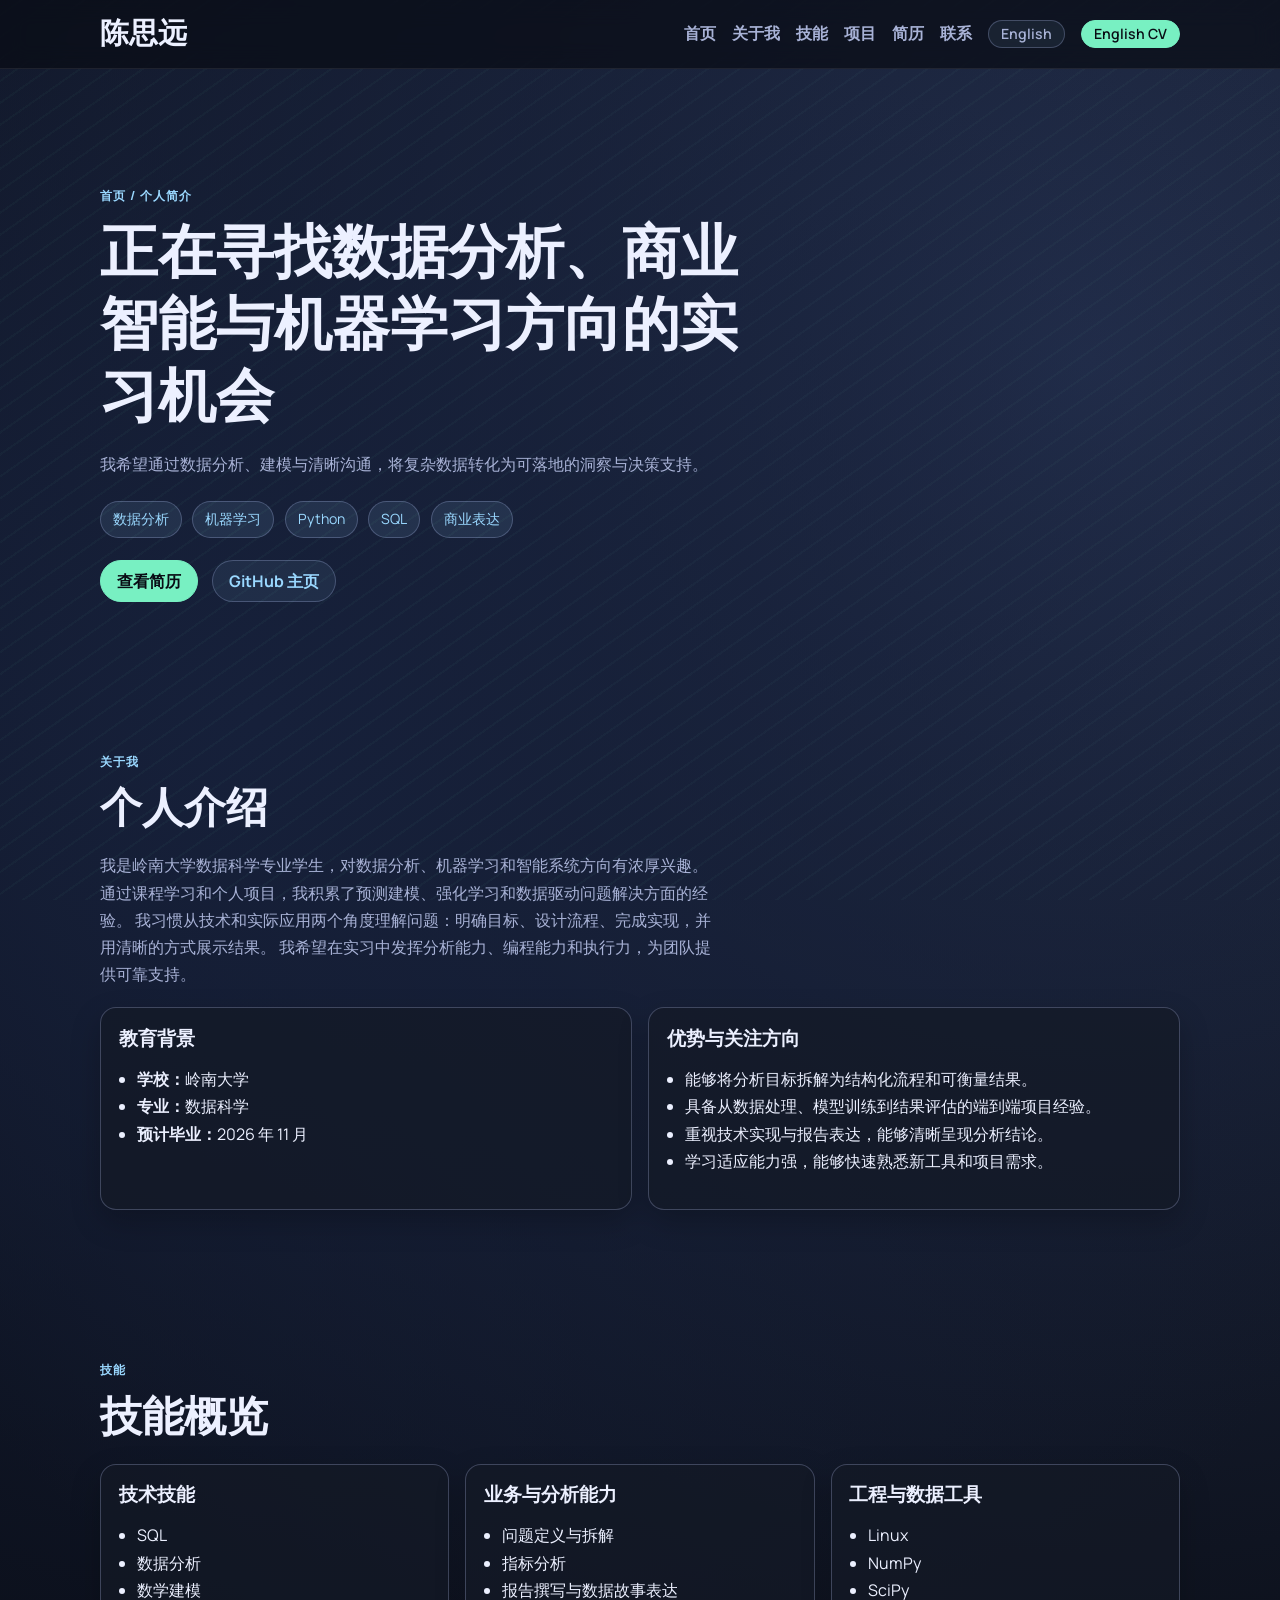
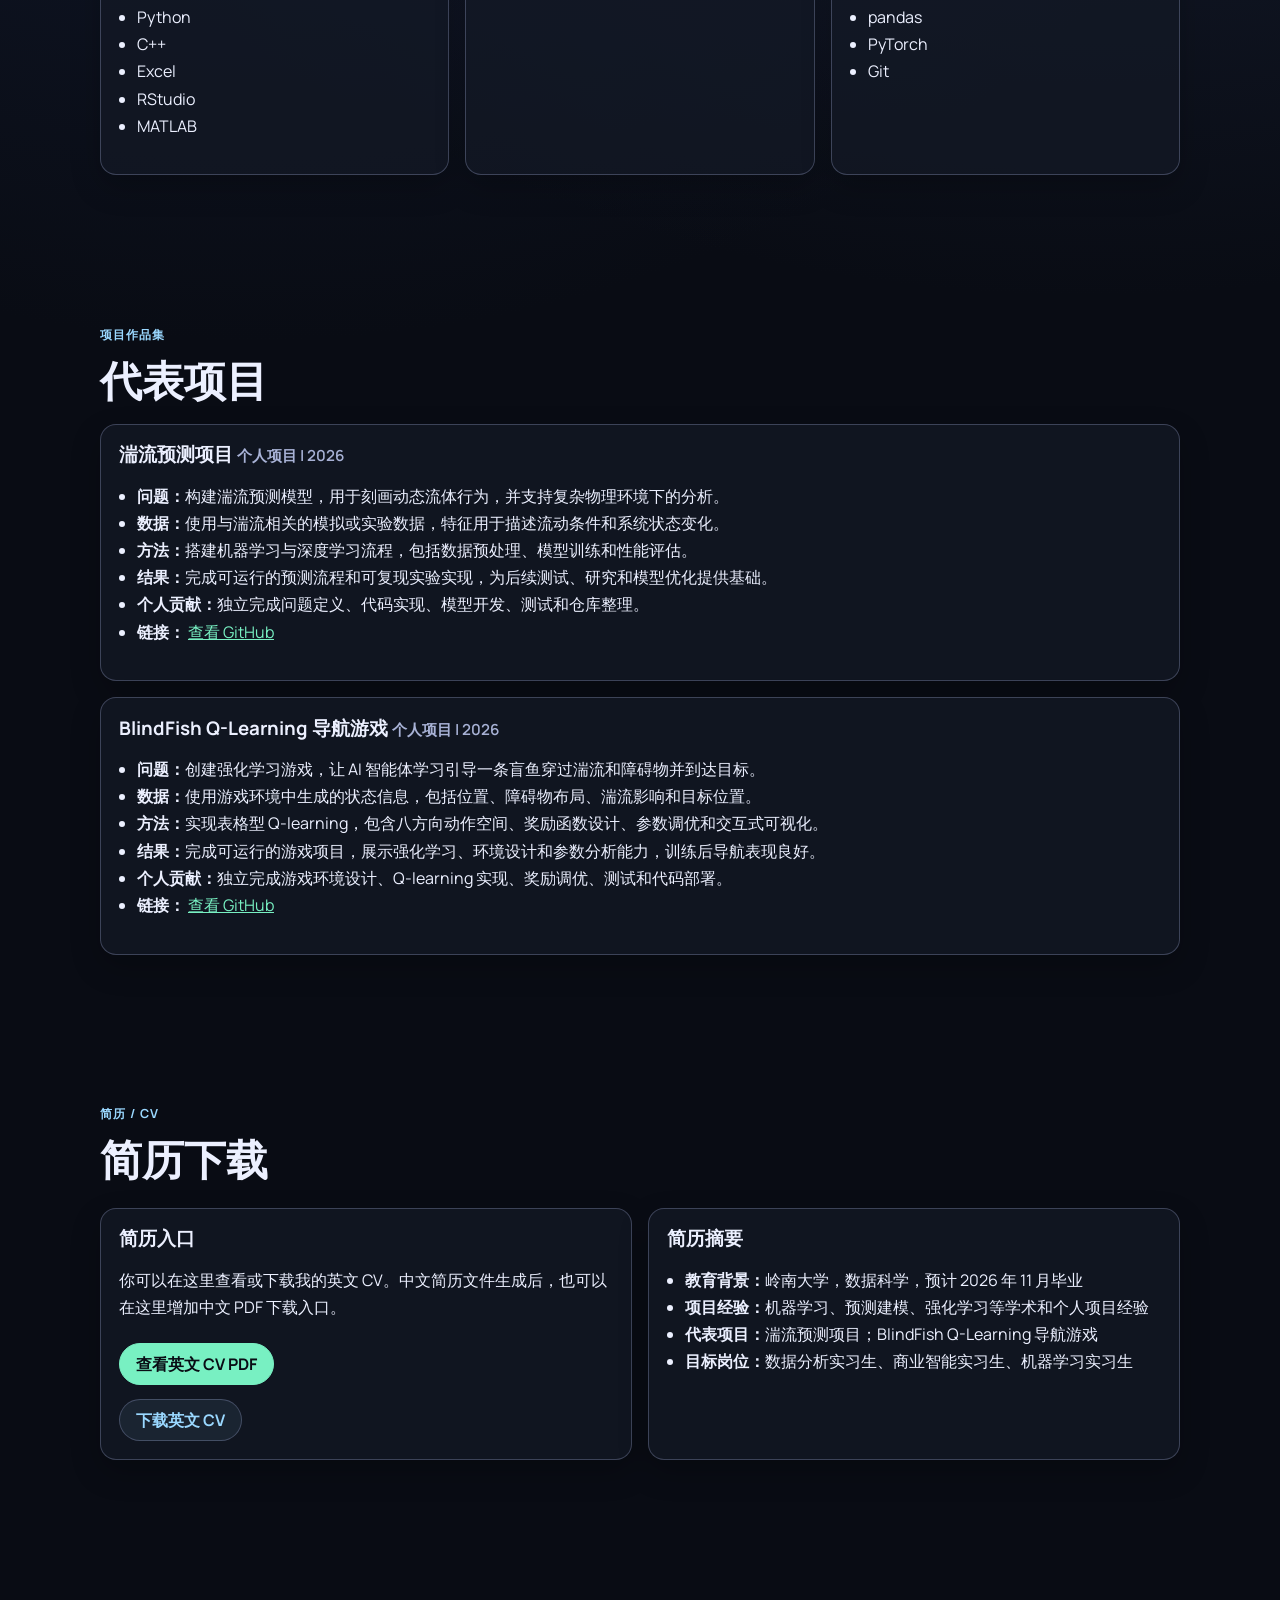
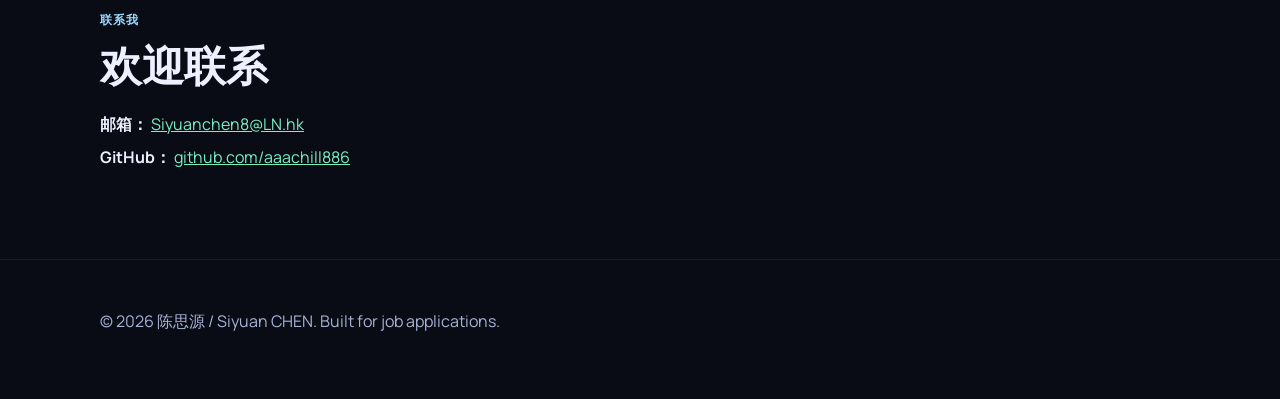
==== zh.html @ 26fbac5e "Add files via upload" ====
<!DOCTYPE html>
<html lang="zh-CN">
<head>
  <meta charset="UTF-8" />
  <meta name="viewport" content="width=device-width, initial-scale=1.0" />

  <title>求职作品集 | 陈思远</title>

  <link rel="preconnect" href="https://fonts.googleapis.com" />
  <link rel="preconnect" href="https://fonts.gstatic.com" crossorigin />
  <link
    href="https://fonts.googleapis.com/css2?family=Cormorant+Garamond:wght@600;700&family=Manrope:wght@400;600;700&display=swap"
    rel="stylesheet"
  />

  <link rel="stylesheet" href="styles.css" />
</head>

<body>
  <div class="background-glow"></div>

  <header class="site-header">
    <nav class="nav container">
      <a class="brand" href="#home">陈思远</a>

      <ul class="nav-links">
        <li><a href="#home">首页</a></li>
        <li><a href="#about">关于我</a></li>
        <li><a href="#skills">技能</a></li>
        <li><a href="#projects">项目</a></li>
        <li><a href="#resume">简历</a></li>
        <li><a href="#contact">联系</a></li>
        <li><a class="lang-switch" href="index.html">English</a></li>
        <li>
          <a class="cv-download" href="CV_CHEN%20Siyuan.pdf" download>
            English CV
          </a>
        </li>
      </ul>
    </nav>
  </header>

  <main>
    <section id="home" class="section hero">
      <div class="container">
        <p class="eyebrow">首页 / 个人简介</p>

        <h1>
          正在寻找数据分析、商业智能与机器学习方向的实习机会
        </h1>

        <p class="subtitle">
          我希望通过数据分析、建模与清晰沟通，将复杂数据转化为可落地的洞察与决策支持。
        </p>

        <div class="tag-list">
          <span class="tag">数据分析</span>
          <span class="tag">机器学习</span>
          <span class="tag">Python</span>
          <span class="tag">SQL</span>
          <span class="tag">商业表达</span>
        </div>

        <div class="hero-actions">
          <a class="button-primary" href="#resume">查看简历</a>
          <a
            class="button-secondary"
            href="https://github.com/aaachill886"
            target="_blank"
            rel="noopener noreferrer"
          >
            GitHub 主页
          </a>
        </div>
      </div>
    </section>

    <section id="about" class="section">
      <div class="container">
        <p class="eyebrow">关于我</p>
        <h2>个人介绍</h2>

        <p class="subtitle">
          我是岭南大学数据科学专业学生，对数据分析、机器学习和智能系统方向有浓厚兴趣。
          通过课程学习和个人项目，我积累了预测建模、强化学习和数据驱动问题解决方面的经验。
          我习惯从技术和实际应用两个角度理解问题：明确目标、设计流程、完成实现，并用清晰的方式展示结果。
          我希望在实习中发挥分析能力、编程能力和执行力，为团队提供可靠支持。
        </p>

        <div class="grid two-col">
          <div class="card">
            <h3>教育背景</h3>
            <ul>
              <li><strong>学校：</strong>岭南大学</li>
              <li><strong>专业：</strong>数据科学</li>
              <li><strong>预计毕业：</strong>2026 年 11 月</li>
            </ul>
          </div>

          <div class="card">
            <h3>优势与关注方向</h3>
            <ul>
              <li>能够将分析目标拆解为结构化流程和可衡量结果。</li>
              <li>具备从数据处理、模型训练到结果评估的端到端项目经验。</li>
              <li>重视技术实现与报告表达，能够清晰呈现分析结论。</li>
              <li>学习适应能力强，能够快速熟悉新工具和项目需求。</li>
            </ul>
          </div>
        </div>
      </div>
    </section>

    <section id="skills" class="section">
      <div class="container">
        <p class="eyebrow">技能</p>
        <h2>技能概览</h2>

        <div class="grid three-col">
          <div class="card">
            <h3>技术技能</h3>
            <ul>
              <li>SQL</li>
              <li>数据分析</li>
              <li>数学建模</li>
              <li>Python</li>
              <li>C++</li>
              <li>Excel</li>
              <li>RStudio</li>
              <li>MATLAB</li>
            </ul>
          </div>

          <div class="card">
            <h3>业务与分析能力</h3>
            <ul>
              <li>问题定义与拆解</li>
              <li>指标分析</li>
              <li>报告撰写与数据故事表达</li>
            </ul>
          </div>

          <div class="card">
            <h3>工程与数据工具</h3>
            <ul>
              <li>Linux</li>
              <li>NumPy</li>
              <li>SciPy</li>
              <li>pandas</li>
              <li>PyTorch</li>
              <li>Git</li>
            </ul>
          </div>
        </div>
      </div>
    </section>

    <section id="projects" class="section">
      <div class="container">
        <p class="eyebrow">项目作品集</p>
        <h2>代表项目</h2>

        <div class="project-list">
          <article class="project-card">
            <h3>
              湍流预测项目
              <span>个人项目 | 2026</span>
            </h3>

            <ul>
              <li><strong>问题：</strong>构建湍流预测模型，用于刻画动态流体行为，并支持复杂物理环境下的分析。</li>
              <li><strong>数据：</strong>使用与湍流相关的模拟或实验数据，特征用于描述流动条件和系统状态变化。</li>
              <li><strong>方法：</strong>搭建机器学习与深度学习流程，包括数据预处理、模型训练和性能评估。</li>
              <li><strong>结果：</strong>完成可运行的预测流程和可复现实验实现，为后续测试、研究和模型优化提供基础。</li>
              <li><strong>个人贡献：</strong>独立完成问题定义、代码实现、模型开发、测试和仓库整理。</li>
              <li>
                <strong>链接：</strong>
                <a href="https://github.com/aaachill886" target="_blank" rel="noopener noreferrer">
                  查看 GitHub
                </a>
              </li>
            </ul>
          </article>

          <article class="project-card">
            <h3>
              BlindFish Q-Learning 导航游戏
              <span>个人项目 | 2026</span>
            </h3>

            <ul>
              <li><strong>问题：</strong>创建强化学习游戏，让 AI 智能体学习引导一条盲鱼穿过湍流和障碍物并到达目标。</li>
              <li><strong>数据：</strong>使用游戏环境中生成的状态信息，包括位置、障碍物布局、湍流影响和目标位置。</li>
              <li><strong>方法：</strong>实现表格型 Q-learning，包含八方向动作空间、奖励函数设计、参数调优和交互式可视化。</li>
              <li><strong>结果：</strong>完成可运行的游戏项目，展示强化学习、环境设计和参数分析能力，训练后导航表现良好。</li>
              <li><strong>个人贡献：</strong>独立完成游戏环境设计、Q-learning 实现、奖励调优、测试和代码部署。</li>
              <li>
                <strong>链接：</strong>
                <a href="https://github.com/aaachill886" target="_blank" rel="noopener noreferrer">
                  查看 GitHub
                </a>
              </li>
            </ul>
          </article>
        </div>
      </div>
    </section>

    <section id="resume" class="section">
      <div class="container">
        <p class="eyebrow">简历 / CV</p>
        <h2>简历下载</h2>

        <div class="grid two-col">
          <div class="card">
            <h3>简历入口</h3>
            <p>你可以在这里查看或下载我的英文 CV。中文简历文件生成后，也可以在这里增加中文 PDF 下载入口。</p>

            <div class="resume-actions">
              <a
                class="button-primary"
                href="CV_CHEN%20Siyuan.pdf"
                target="_blank"
                rel="noopener noreferrer"
              >
                查看英文 CV PDF
              </a>

              <a
                class="button-secondary"
                href="CV_CHEN%20Siyuan.pdf"
                download
              >
                下载英文 CV
              </a>
            </div>
          </div>

          <div class="card">
            <h3>简历摘要</h3>
            <ul>
              <li><strong>教育背景：</strong>岭南大学，数据科学，预计 2026 年 11 月毕业</li>
              <li><strong>项目经验：</strong>机器学习、预测建模、强化学习等学术和个人项目经验</li>
              <li><strong>代表项目：</strong>湍流预测项目；BlindFish Q-Learning 导航游戏</li>
              <li><strong>目标岗位：</strong>数据分析实习生、商业智能实习生、机器学习实习生</li>
            </ul>
          </div>
        </div>
      </div>
    </section>

    <section id="contact" class="section">
      <div class="container">
        <p class="eyebrow">联系我</p>
        <h2>欢迎联系</h2>

        <ul class="contact-list">
          <li>
            <strong>邮箱：</strong>
            <a href="mailto:Siyuanchen8@LN.hk">Siyuanchen8@LN.hk</a>
          </li>
          <li>
            <strong>GitHub：</strong>
            <a href="https://github.com/aaachill886" target="_blank" rel="noopener noreferrer">
              github.com/aaachill886
            </a>
          </li>
        </ul>
      </div>
    </section>
  </main>

  <footer class="site-footer">
    <div class="container">
      <p>© 2026 陈思源 / Siyuan CHEN. Built for job applications.</p>
    </div>
  </footer>
</body>
</html>
---- styles.css ----
:root {
  --bg: #090c14;
  --panel: rgba(20, 25, 38, 0.72);
  --panel-border: rgba(190, 201, 255, 0.25);
  --text: #ecf0ff;
  --muted: #a8b2d6;
  --accent: #78f0c2;
  --accent-2: #9ad8ff;
  --max-width: 1080px;
}

* {
  box-sizing: border-box;
}

html {
  scroll-behavior: smooth;
}

body {
  margin: 0;
  font-family: "Manrope", sans-serif;
  color: var(--text);
  background: radial-gradient(circle at 20% 20%, #16203a 0%, transparent 40%),
              radial-gradient(circle at 85% 10%, #24304e 0%, transparent 45%),
              var(--bg);
  line-height: 1.7;
}

.background-glow {
  position: fixed;
  inset: 0;
  pointer-events: none;
  background: repeating-linear-gradient(
    -35deg,
    rgba(120, 240, 194, 0.03) 0px,
    rgba(120, 240, 194, 0.03) 2px,
    transparent 2px,
    transparent 18px
  );
  z-index: -1;
}

.container {
  width: min(var(--max-width), 92vw);
  margin: 0 auto;
}

.site-header {
  position: sticky;
  top: 0;
  backdrop-filter: blur(12px);
  background: rgba(9, 12, 20, 0.7);
  border-bottom: 1px solid rgba(255, 255, 255, 0.08);
  z-index: 20;
}

.nav {
  display: flex;
  justify-content: space-between;
  align-items: center;
  min-height: 68px;
}

.brand {
  font-family: "Cormorant Garamond", serif;
  font-size: 1.8rem;
  font-weight: 700;
  color: var(--text);
  text-decoration: none;
}

.nav-links {
  list-style: none;
  display: flex;
  gap: 1rem;
  margin: 0;
  padding: 0;
}

.nav-links a {
  color: var(--muted);
  text-decoration: none;
  font-weight: 600;
  transition: color 0.2s ease;
}

.nav-links a:hover {
  color: var(--accent);
}

.section {
  padding: 5.5rem 0 3rem;
}

.hero {
  padding-top: 6.5rem;
}

.eyebrow {
  color: var(--accent-2);
  letter-spacing: 0.08em;
  text-transform: uppercase;
  font-size: 0.78rem;
  font-weight: 700;
}

h1,
h2,
h3 {
  line-height: 1.25;
  margin: 0 0 0.9rem;
}

h1,
h2 {
  font-family: "Cormorant Garamond", serif;
}

h1 {
  font-size: clamp(2rem, 5vw, 3.6rem);
  max-width: 24ch;
}

h2 {
  font-size: clamp(1.8rem, 4vw, 2.6rem);
}

.subtitle {
  max-width: 62ch;
  color: var(--muted);
}

.tag-list {
  display: flex;
  flex-wrap: wrap;
  gap: 0.65rem;
  margin-top: 1.4rem;
}

.tag {
  border: 1px solid var(--panel-border);
  background: rgba(154, 216, 255, 0.1);
  color: var(--accent-2);
  padding: 0.35rem 0.75rem;
  border-radius: 999px;
  font-size: 0.88rem;
}

.grid {
  display: grid;
  gap: 1rem;
  margin-top: 1.2rem;
}

.two-col {
  grid-template-columns: repeat(2, minmax(0, 1fr));
}

.three-col {
  grid-template-columns: repeat(3, minmax(0, 1fr));
}

.card,
.project-card {
  background: var(--panel);
  border: 1px solid var(--panel-border);
  border-radius: 16px;
  padding: 1.15rem 1.1rem;
  box-shadow: 0 12px 30px rgba(0, 0, 0, 0.22);
}

.project-list {
  display: grid;
  gap: 1rem;
}

.project-card h3 span {
  color: var(--muted);
  font-weight: 600;
  font-size: 0.95rem;
}

ul {
  padding-left: 1.15rem;
}

a {
  color: var(--accent);
}

.contact-list {
  list-style: none;
  padding: 0;
}

.contact-list li {
  margin: 0.4rem 0;
}

.site-footer {
  padding: 2rem 0 3rem;
  color: var(--muted);
  border-top: 1px solid rgba(255, 255, 255, 0.08);
  margin-top: 1.5rem;
}

@media (max-width: 960px) {
  .three-col,
  .two-col {
    grid-template-columns: 1fr;
  }

  .nav {
    flex-direction: column;
    align-items: flex-start;
    padding: 0.7rem 0;
  }

  .nav-links {
    flex-wrap: wrap;
    gap: 0.8rem;
  }
}
.hero-actions,
.resume-actions {
  display: flex;
  flex-wrap: wrap;
  gap: 0.85rem;
  margin-top: 1.4rem;
}

.button-primary,
.button-secondary,
.lang-switch,
.cv-download {
  display: inline-flex;
  align-items: center;
  justify-content: center;
  border-radius: 999px;
  text-decoration: none;
  font-weight: 700;
  line-height: 1;
  transition: transform 0.2s ease, border-color 0.2s ease, background 0.2s ease, color 0.2s ease;
}

.button-primary,
.button-secondary {
  padding: 0.75rem 1rem;
}

.button-primary {
  color: var(--bg);
  background: var(--accent);
  border: 1px solid var(--accent);
}

.button-primary:hover {
  color: var(--bg);
  background: #9ff8d8;
  border-color: #9ff8d8;
  transform: translateY(-1px);
}

.button-secondary {
  color: var(--accent-2);
  background: rgba(154, 216, 255, 0.08);
  border: 1px solid var(--panel-border);
}

.button-secondary:hover {
  color: var(--text);
  border-color: var(--accent-2);
  transform: translateY(-1px);
}

.lang-switch,
.cv-download {
  padding: 0.4rem 0.75rem;
  font-size: 0.88rem;
  white-space: nowrap;
}

.lang-switch {
  color: var(--accent-2);
  background: rgba(154, 216, 255, 0.08);
  border: 1px solid var(--panel-border);
}

.lang-switch:hover {
  color: var(--text);
  border-color: var(--accent-2);
}

.cv-download {
  color: var(--bg) !important;
  background: var(--accent);
  border: 1px solid var(--accent);
}

.cv-download:hover {
  color: var(--bg) !important;
  background: #9ff8d8;
  border-color: #9ff8d8;
}

.secondary-download {
  background: transparent;
  color: var(--accent) !important;
  border-color: var(--accent);
}

.secondary-download:hover {
  background: rgba(120, 240, 194, 0.12);
  color: var(--accent) !important;
}

.resume-actions {
  flex-direction: column;
  align-items: flex-start;
}

.resume-actions .button-primary,
.resume-actions .button-secondary {
  width: fit-content;
}

@media (max-width: 960px) {
  .lang-switch,
  .cv-download {
    margin-top: 0.2rem;
  }

  .hero-actions,
  .resume-actions {
    align-items: flex-start;
  }
}
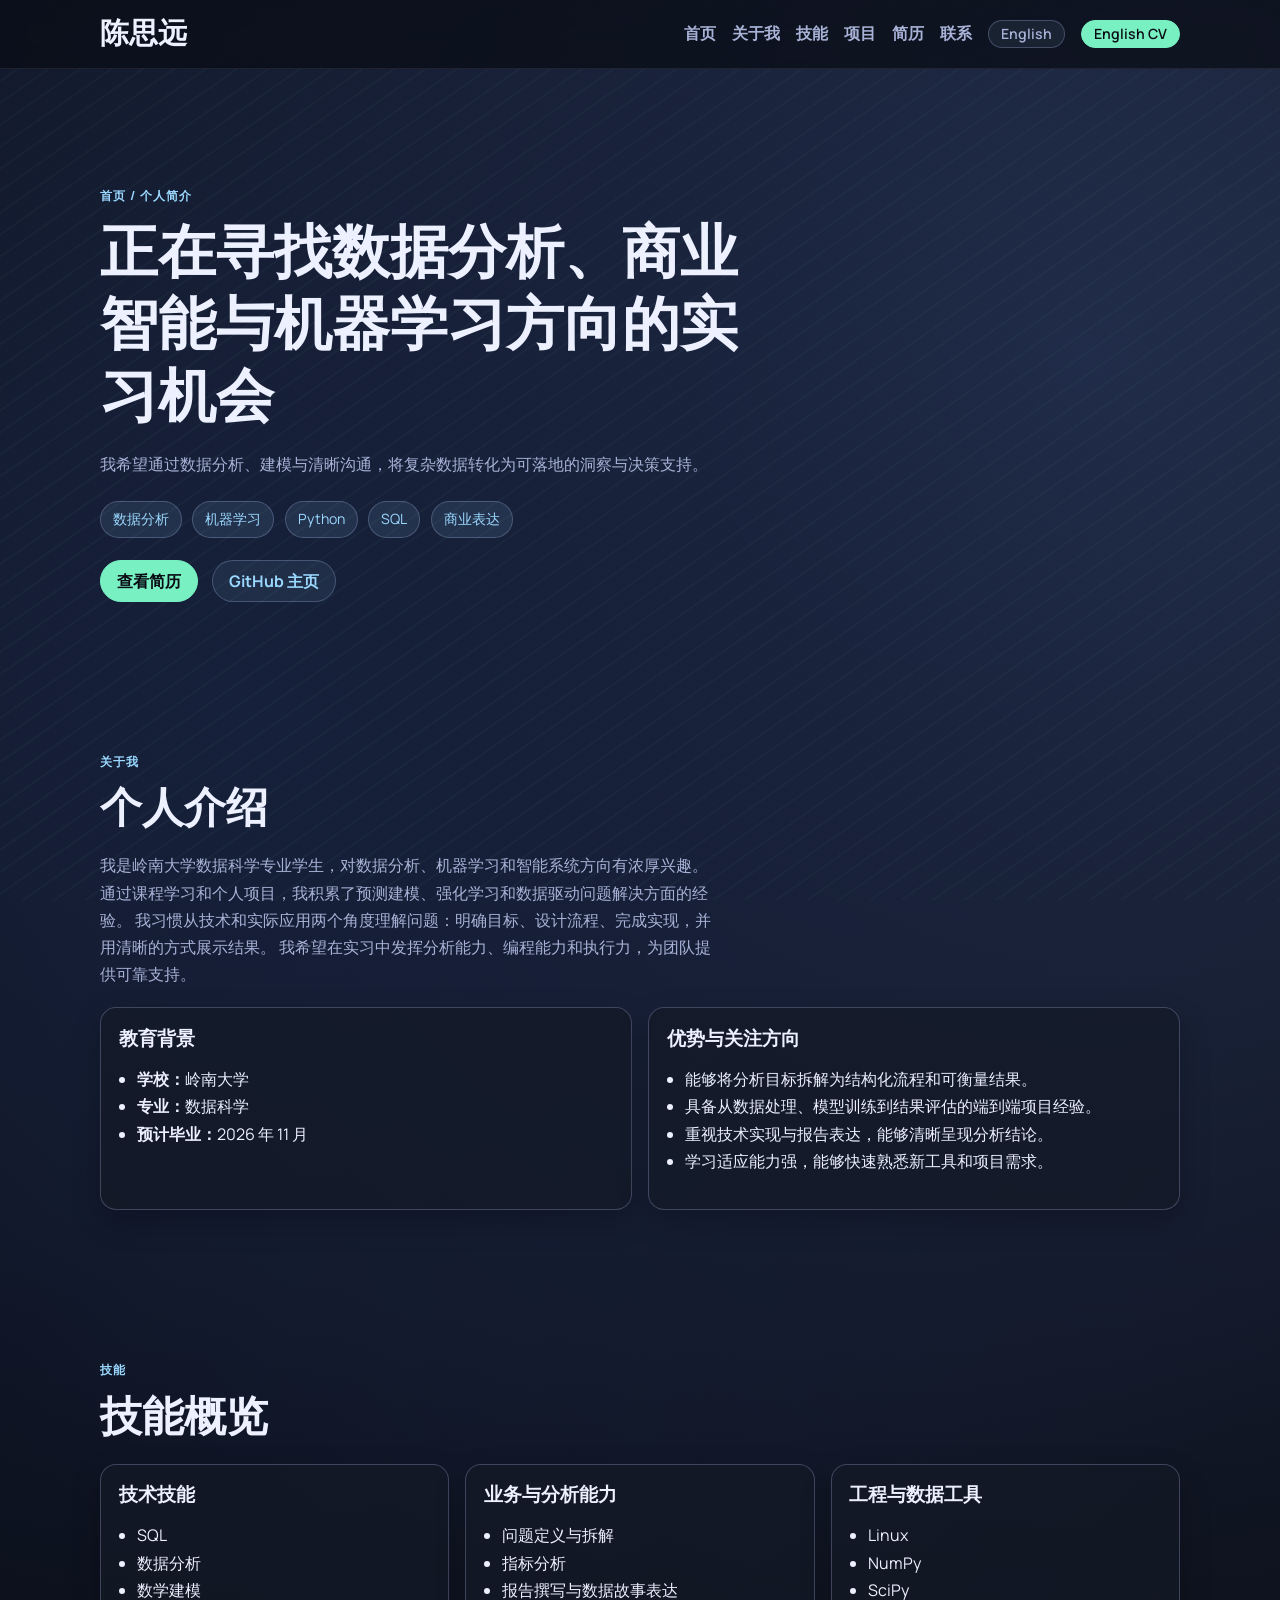
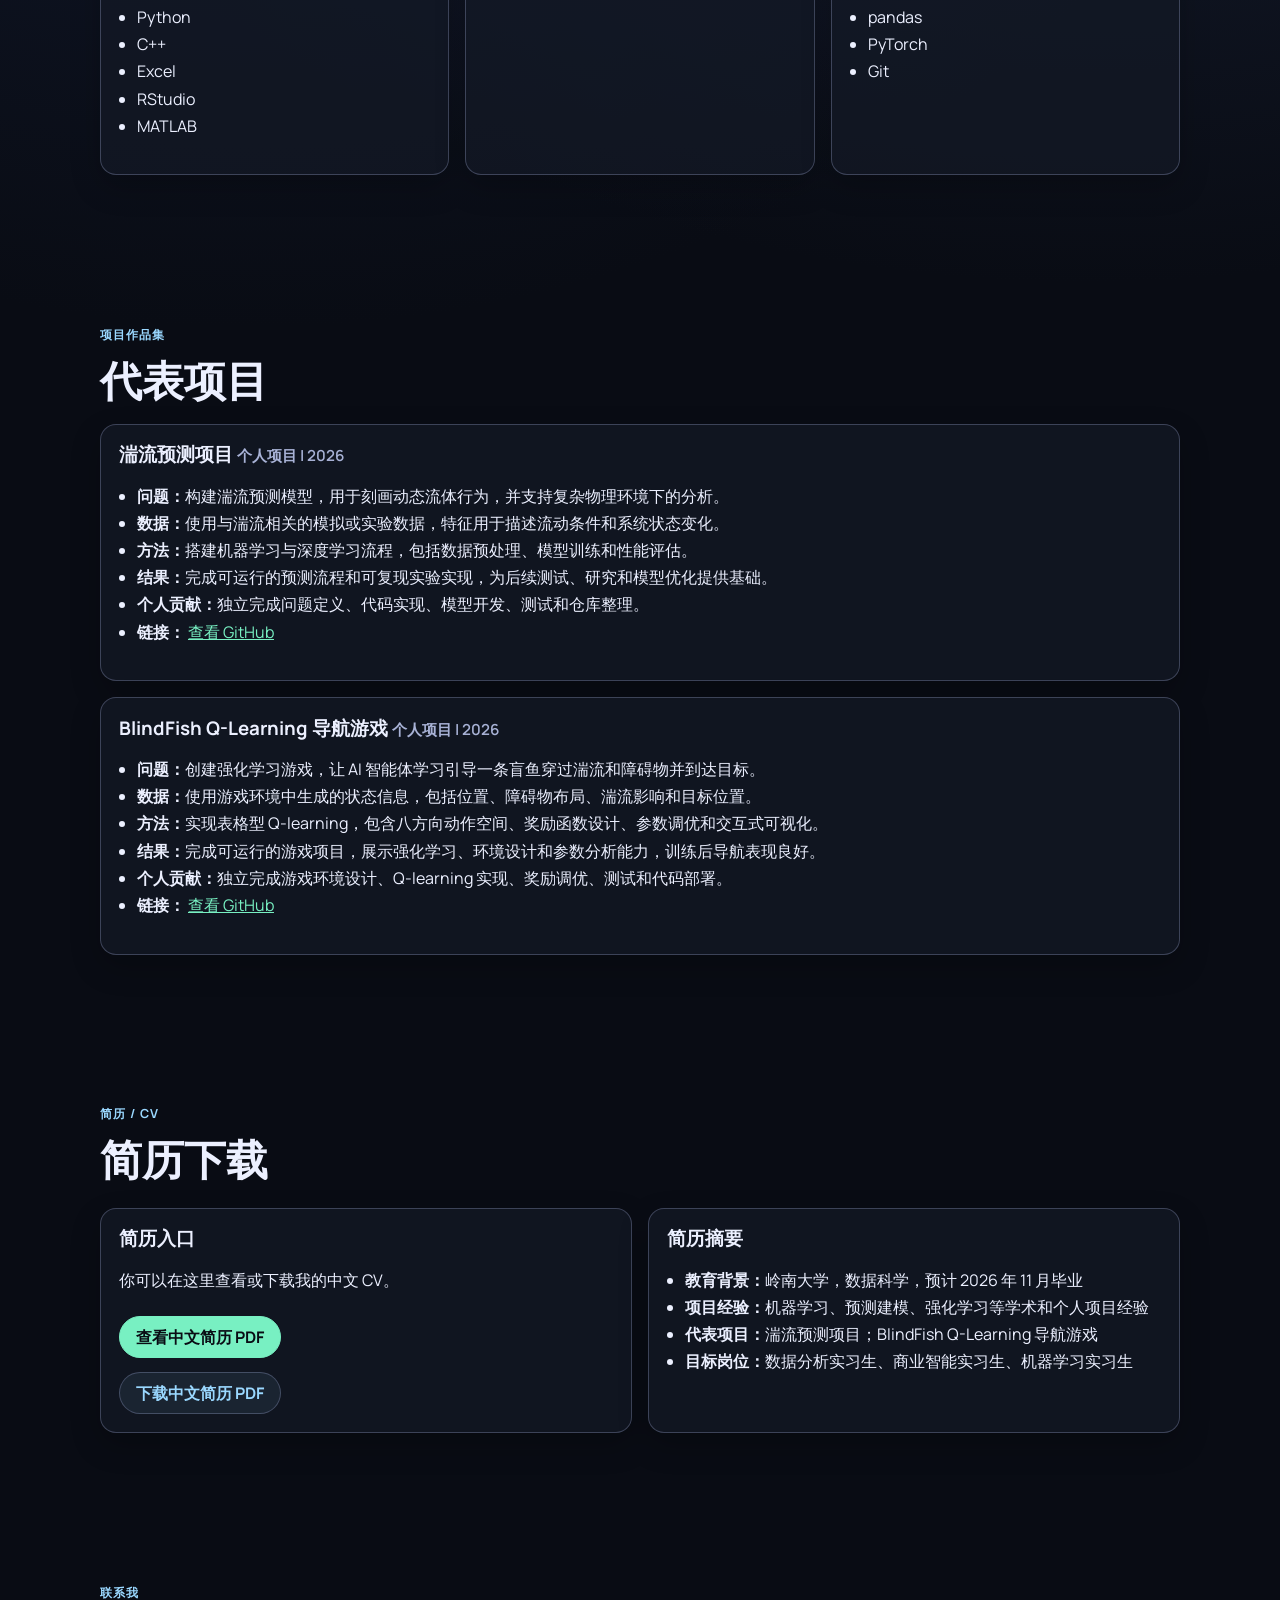
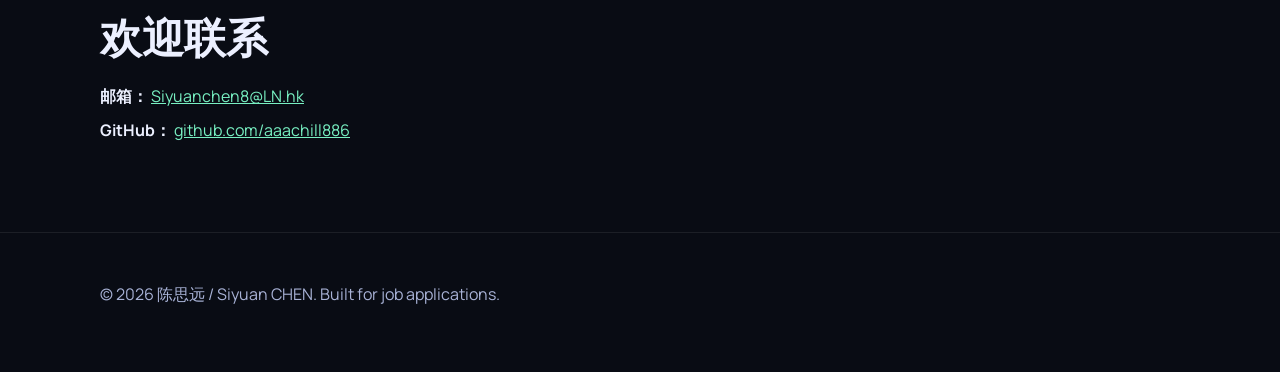
==== commit 186b24c7: "Add files via upload" ====
--- a/zh.html
+++ b/zh.html
@@ -213,27 +213,28 @@
         <div class="grid two-col">
           <div class="card">
             <h3>简历入口</h3>
-            <p>你可以在这里查看或下载我的英文 CV。中文简历文件生成后，也可以在这里增加中文 PDF 下载入口。</p>
-
+            <p>你可以在这里查看或下载我的中文 CV。</p>
+        
             <div class="resume-actions">
               <a
                 class="button-primary"
-                href="CV_CHEN%20Siyuan.pdf"
+                href="CV_CHEN_Siyuan_ZH.pdf"
                 target="_blank"
                 rel="noopener noreferrer"
               >
-                查看英文 CV PDF
+                查看中文简历 PDF
               </a>
-
+        
               <a
                 class="button-secondary"
-                href="CV_CHEN%20Siyuan.pdf"
+                href="CV_CHEN_Siyuan_ZH.pdf"
                 download
               >
-                下载英文 CV
+                下载中文简历 PDF
               </a>
             </div>
           </div>
+
 
           <div class="card">
             <h3>简历摘要</h3>
@@ -271,7 +272,7 @@
 
   <footer class="site-footer">
     <div class="container">
-      <p>© 2026 陈思源 / Siyuan CHEN. Built for job applications.</p>
+      <p>© 2026 陈思远 / Siyuan CHEN. Built for job applications.</p>
     </div>
   </footer>
 </body>
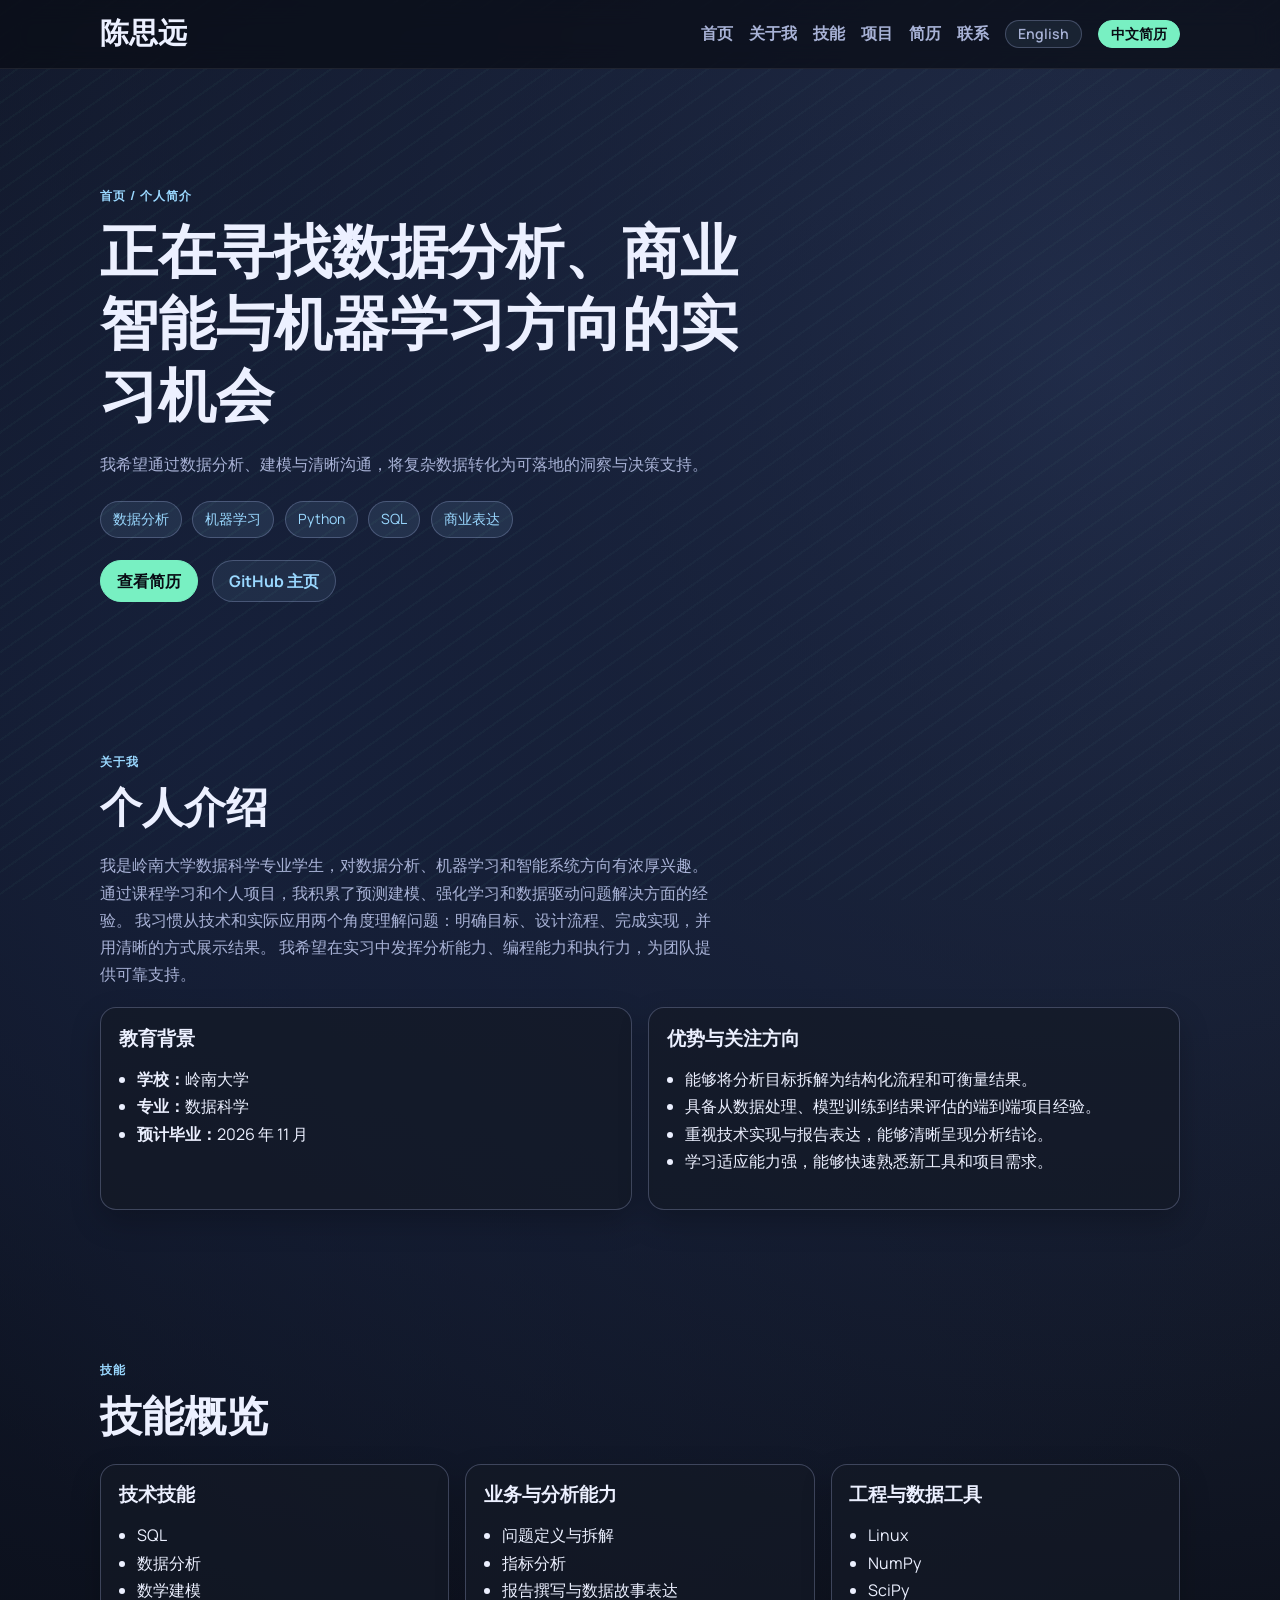
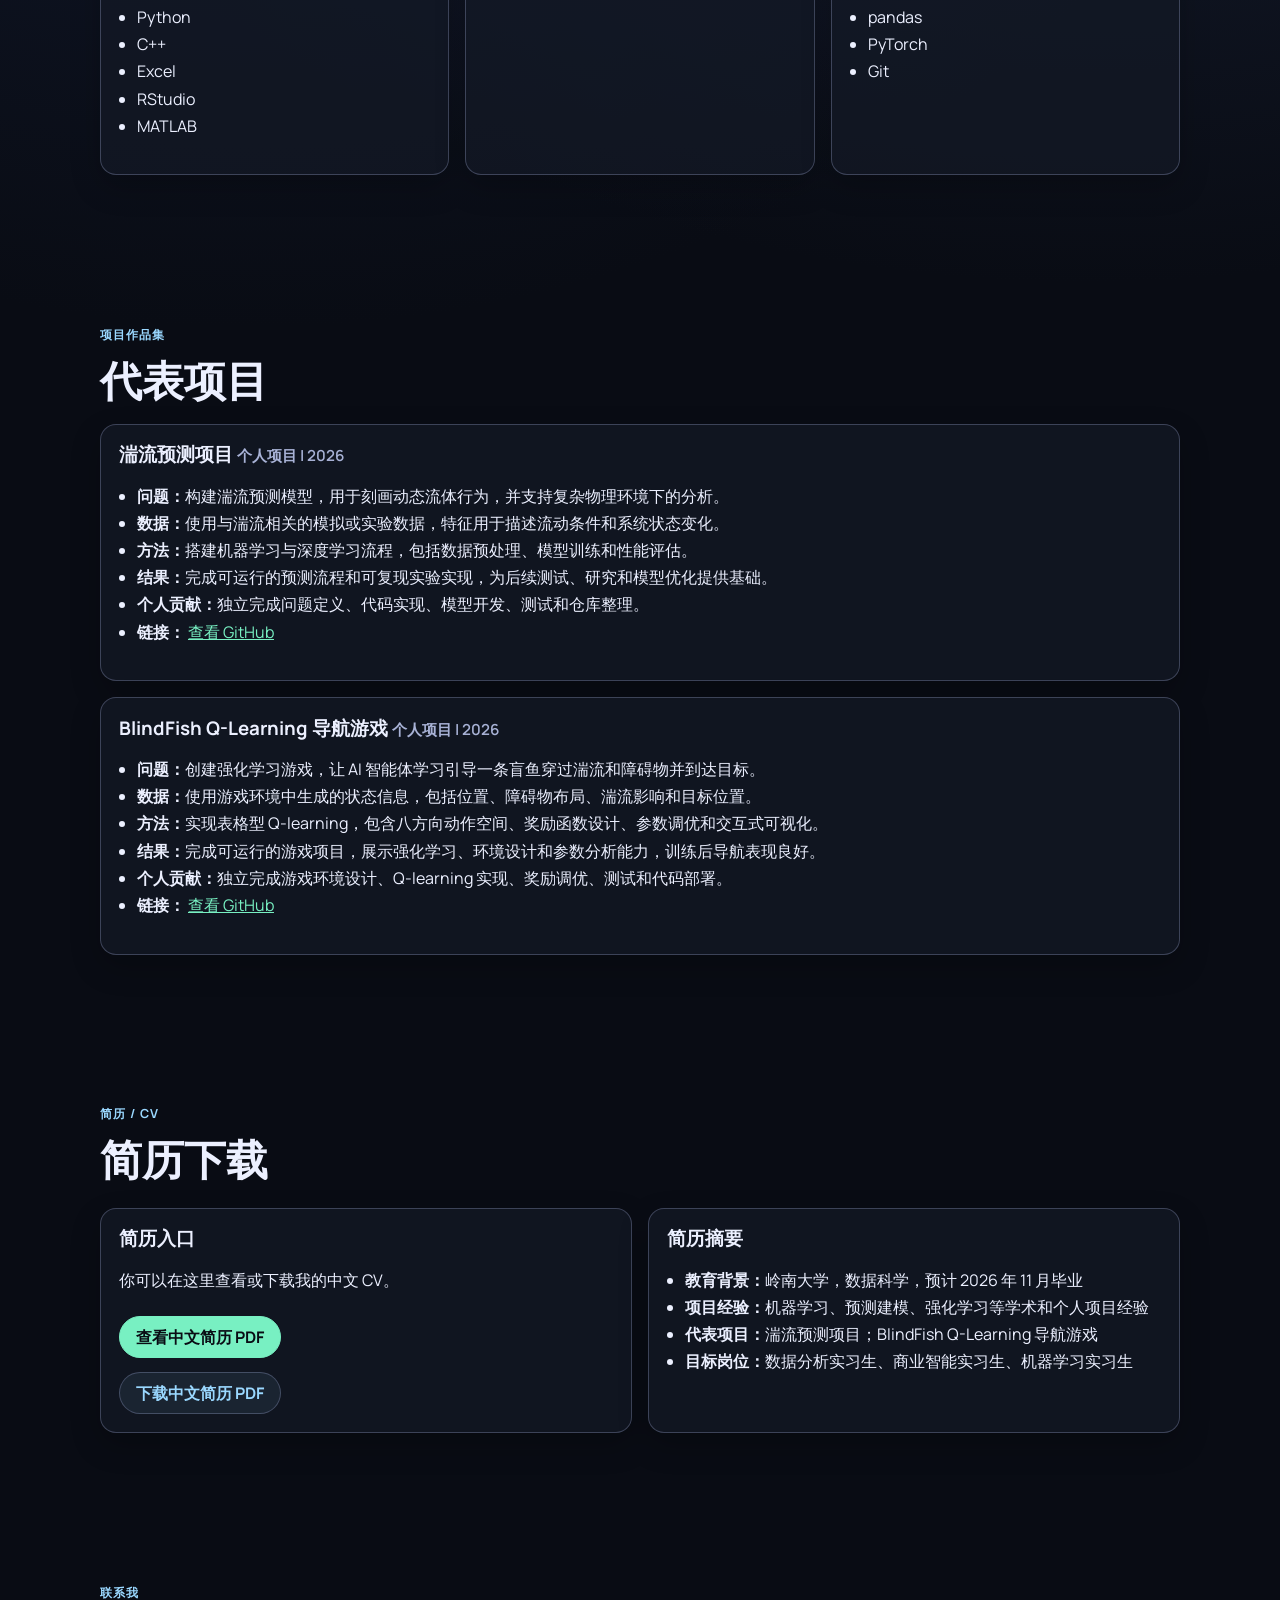
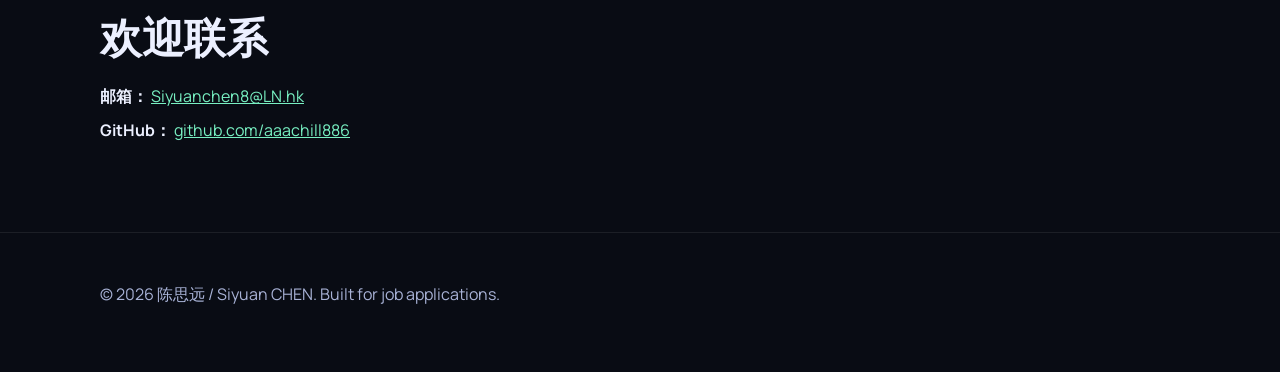
==== commit 06a45e3a: "Add files via upload" ====
--- a/zh.html
+++ b/zh.html
@@ -33,7 +33,7 @@
         <li><a class="lang-switch" href="index.html">English</a></li>
         <li>
           <a class="cv-download" href="CV_CHEN%20Siyuan.pdf" download>
-            English CV
+            中文简历
           </a>
         </li>
       </ul>
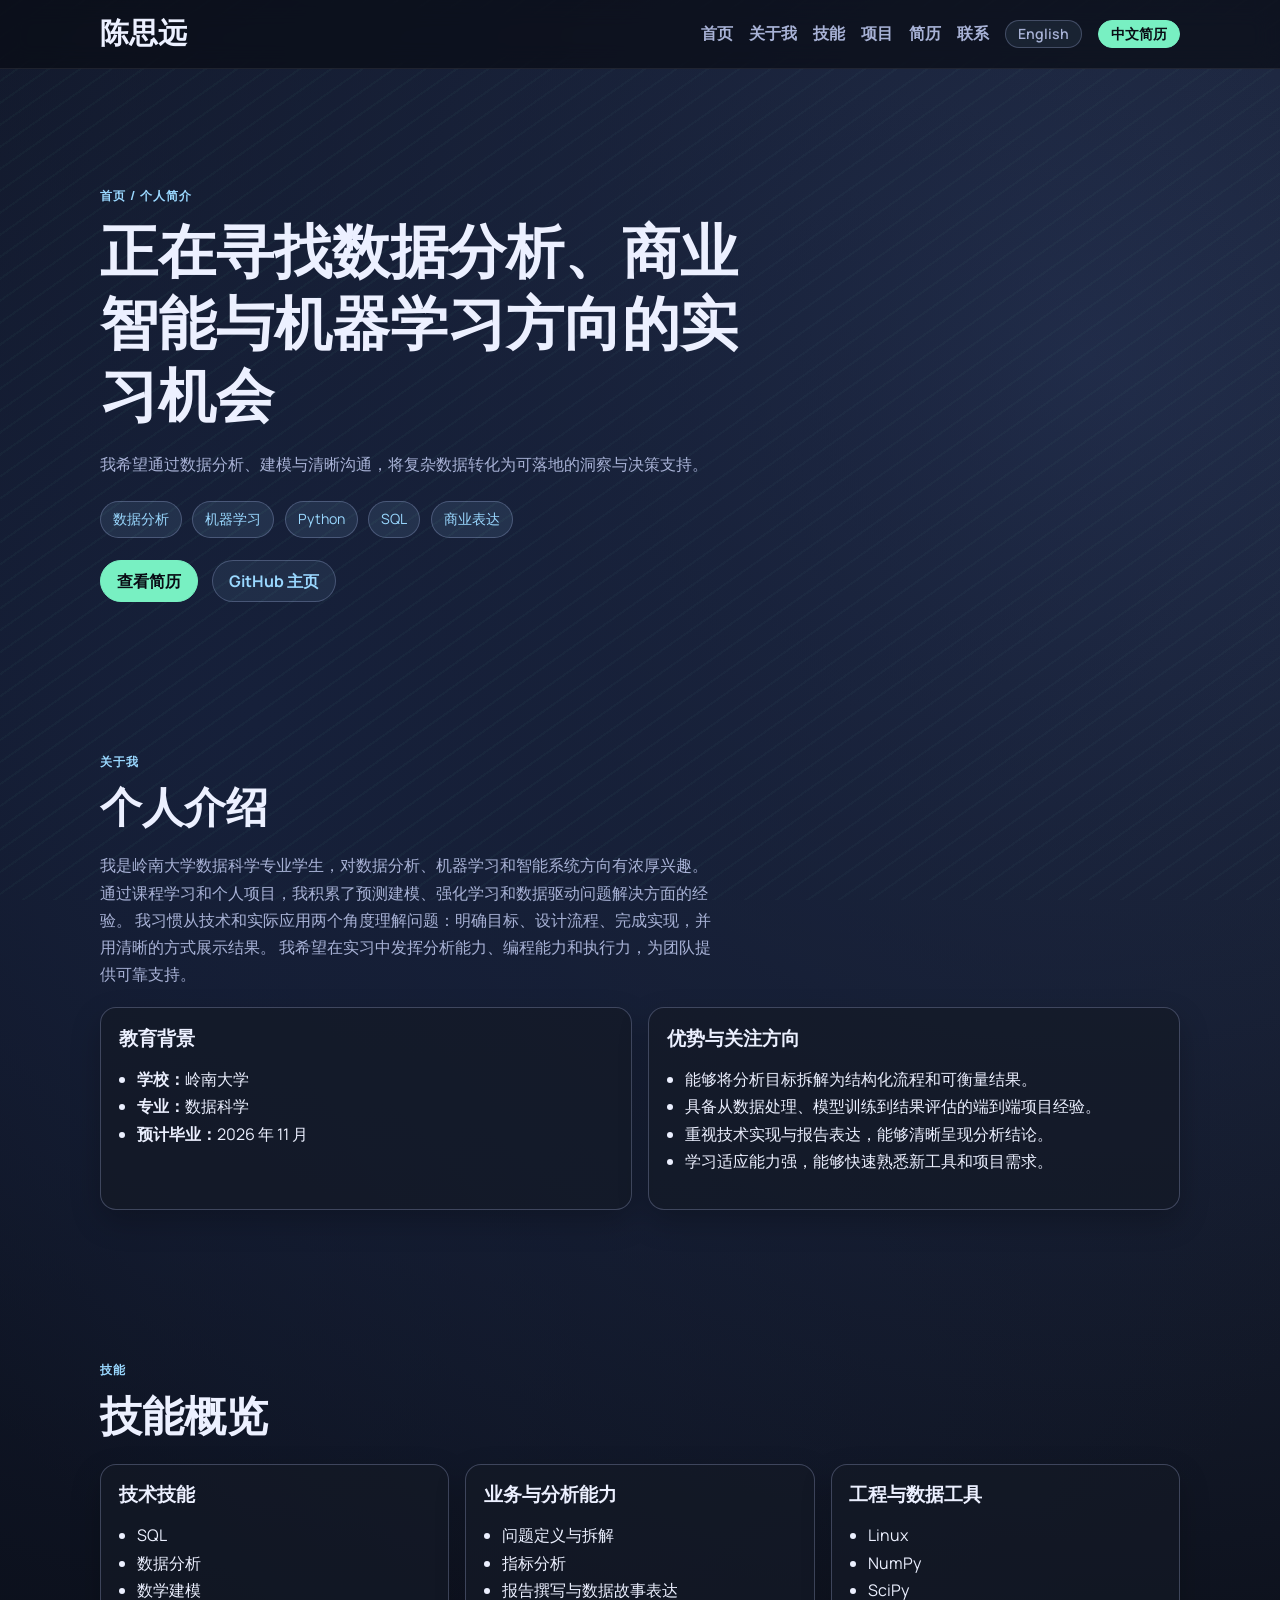
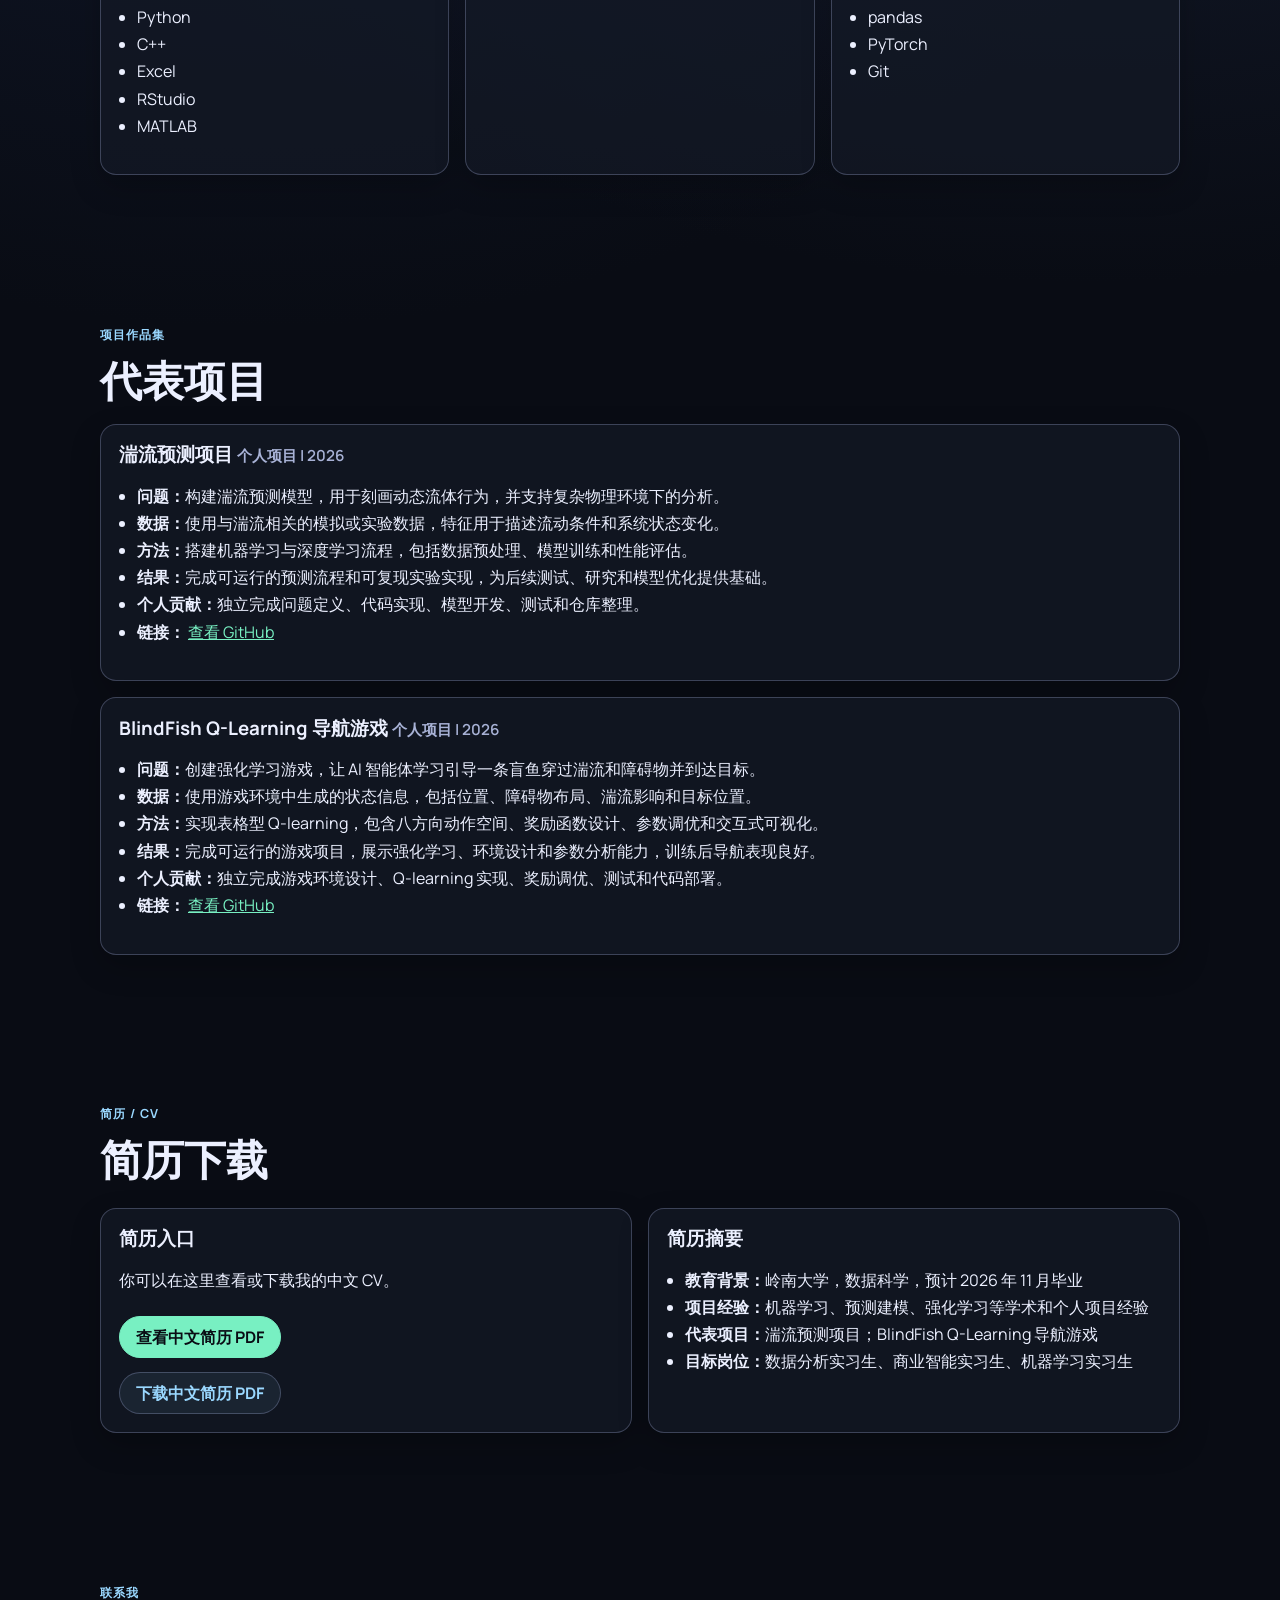
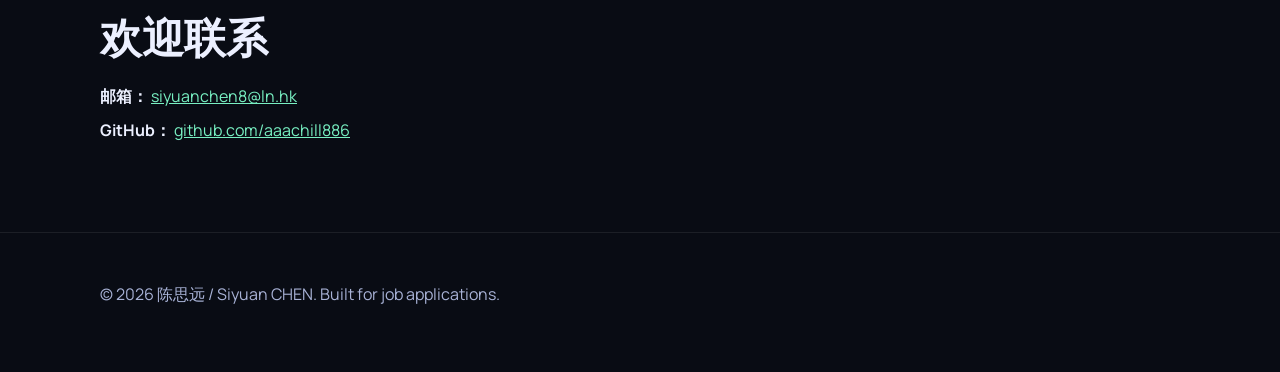
==== commit 7f216497: "Update zh.html" ====
--- a/zh.html
+++ b/zh.html
@@ -32,7 +32,7 @@
         <li><a href="#contact">联系</a></li>
         <li><a class="lang-switch" href="index.html">English</a></li>
         <li>
-          <a class="cv-download" href="CV_CHEN%20Siyuan.pdf" download>
+          <a class="cv-download" href="CV_CHEN_Siyuan_ZH.pdf" download>
             中文简历
           </a>
         </li>
@@ -174,7 +174,7 @@
               <li><strong>个人贡献：</strong>独立完成问题定义、代码实现、模型开发、测试和仓库整理。</li>
               <li>
                 <strong>链接：</strong>
-                <a href="https://github.com/aaachill886" target="_blank" rel="noopener noreferrer">
+                <a href="https://github.com/aaachill886/turbulence_balloon_simulator" target="_blank" rel="noopener noreferrer">
                   查看 GitHub
                 </a>
               </li>
@@ -195,7 +195,7 @@
               <li><strong>个人贡献：</strong>独立完成游戏环境设计、Q-learning 实现、奖励调优、测试和代码部署。</li>
               <li>
                 <strong>链接：</strong>
-                <a href="https://github.com/aaachill886" target="_blank" rel="noopener noreferrer">
+                <a href="https://github.com/aaachill886/Qlearning_blindfish" target="_blank" rel="noopener noreferrer">
                   查看 GitHub
                 </a>
               </li>
@@ -257,7 +257,7 @@
         <ul class="contact-list">
           <li>
             <strong>邮箱：</strong>
-            <a href="mailto:Siyuanchen8@LN.hk">Siyuanchen8@LN.hk</a>
+            <a href="mailto:siyuanchen8@ln.hk">siyuanchen8@ln.hk</a>
           </li>
           <li>
             <strong>GitHub：</strong>
@@ -276,4 +276,4 @@
     </div>
   </footer>
 </body>
-</html>+</html>
